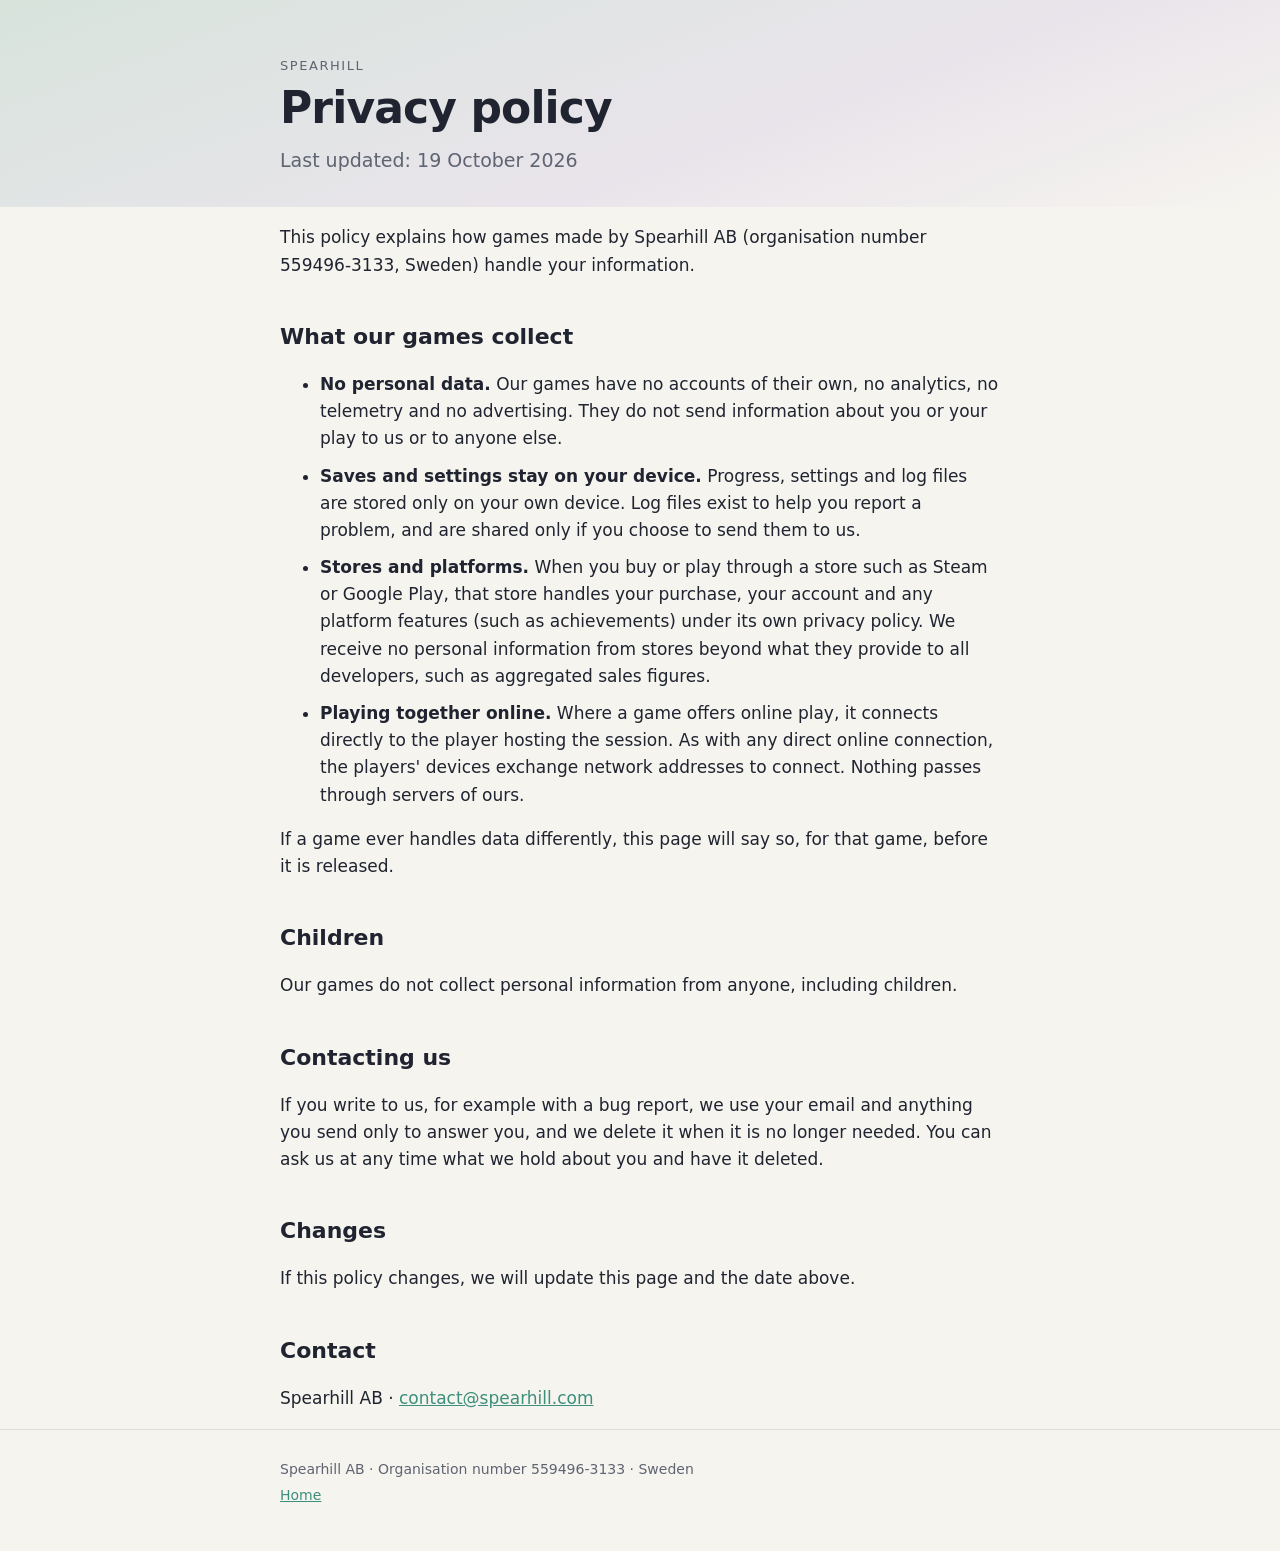
==== privacy.html @ 492a2e7f "Minimal company site: contact and privacy policy Co-Authored-By: Claude Opus 5.5 <noreply@anthropic." ====
<!doctype html>
<html lang="en">
<head>
<meta charset="utf-8">
<meta name="viewport" content="width=device-width, initial-scale=1">
<title>Privacy policy · Spearhill</title>
<meta name="description" content="How Spearhill AB's games handle your data.">
<link rel="stylesheet" href="style.css">
</head>
<body>
<header class="hero small">
  <div class="wrap">
    <p class="kicker"><a href="index.html">Spearhill</a></p>
    <h1>Privacy policy</h1>
    <p class="lede">Last updated: 19 October 2026</p>
  </div>
</header>

<main class="wrap prose">
  <p>This policy explains how games made by Spearhill AB (organisation number 559496-3133, Sweden) handle your information.</p>

  <h2>What our games collect</h2>
  <ul>
    <li><strong>No personal data.</strong> Our games have no accounts of their own, no analytics, no telemetry and no advertising. They do not send information about you or your play to us or to anyone else.</li>
    <li><strong>Saves and settings stay on your device.</strong> Progress, settings and log files are stored only on your own device. Log files exist to help you report a problem, and are shared only if you choose to send them to us.</li>
    <li><strong>Stores and platforms.</strong> When you buy or play through a store such as Steam or Google Play, that store handles your purchase, your account and any platform features (such as achievements) under its own privacy policy. We receive no personal information from stores beyond what they provide to all developers, such as aggregated sales figures.</li>
    <li><strong>Playing together online.</strong> Where a game offers online play, it connects directly to the player hosting the session. As with any direct online connection, the players' devices exchange network addresses to connect. Nothing passes through servers of ours.</li>
  </ul>
  <p>If a game ever handles data differently, this page will say so, for that game, before it is released.</p>

  <h2>Children</h2>
  <p>Our games do not collect personal information from anyone, including children.</p>

  <h2>Contacting us</h2>
  <p>If you write to us, for example with a bug report, we use your email and anything you send only to answer you, and we delete it when it is no longer needed. You can ask us at any time what we hold about you and have it deleted.</p>

  <h2>Changes</h2>
  <p>If this policy changes, we will update this page and the date above.</p>

  <h2>Contact</h2>
  <p>Spearhill AB · <a href="mailto:contact@spearhill.com">contact@spearhill.com</a></p>
</main>

<footer>
  <div class="wrap">
    <p>Spearhill AB · Organisation number 559496-3133 · Sweden</p>
    <p><a href="index.html">Home</a></p>
  </div>
</footer>
</body>
</html>
---- style.css ----
:root{--bg:#f6f4ef;--ink:#1f2430;--muted:#5e6472;--accent:#3c8f7c;--card:#ffffff;--line:#e2ded4}
@media (prefers-color-scheme:dark){:root{--bg:#14171d;--ink:#e9e7e1;--muted:#a3a8b3;--accent:#6cc4ae;--card:#1c2028;--line:#2a2f39}}
*{box-sizing:border-box}
body{margin:0;background:var(--bg);color:var(--ink);font:17px/1.6 system-ui,-apple-system,"Segoe UI",Roboto,sans-serif}
a{color:var(--accent)}
.wrap{max-width:760px;margin:0 auto;padding:0 20px}
.hero{padding:88px 0 56px;background:linear-gradient(160deg,rgba(60,143,124,.16),rgba(120,90,200,.10) 60%,transparent)}
.hero.small{padding:56px 0 32px}
.kicker{margin:0 0 8px;color:var(--muted);text-transform:uppercase;letter-spacing:.12em;font-size:13px}
.kicker a{color:inherit;text-decoration:none}
h1{margin:0;font-size:clamp(40px,8vw,64px);line-height:1.05;letter-spacing:-.02em}
.hero.small h1{font-size:clamp(32px,6vw,44px)}
.lede{margin:14px 0 0;color:var(--muted);font-size:19px;max-width:560px}
main{padding:24px 20px 64px}
h2{margin:40px 0 12px;font-size:22px}
.prose li{margin-bottom:10px}
footer{border-top:1px solid var(--line);padding:24px 0 40px;color:var(--muted);font-size:14px}
footer p{margin:4px 0}
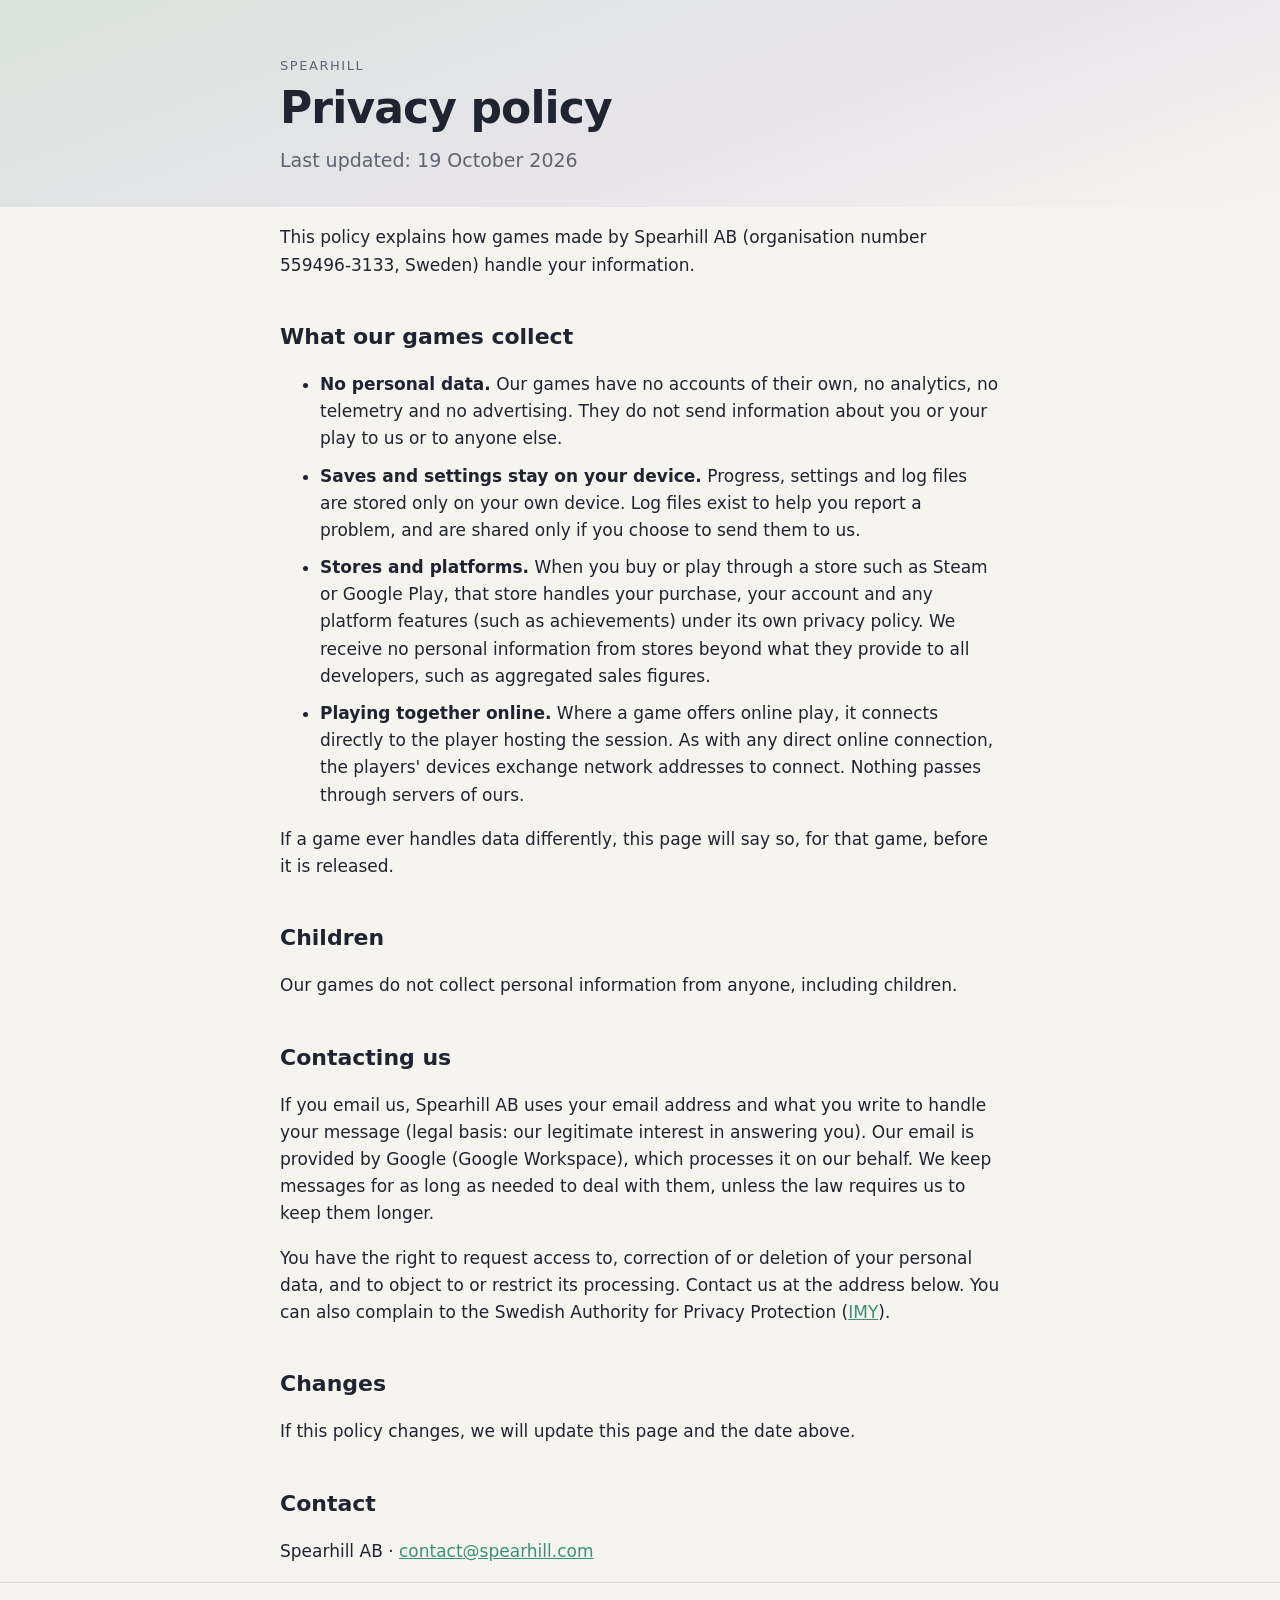
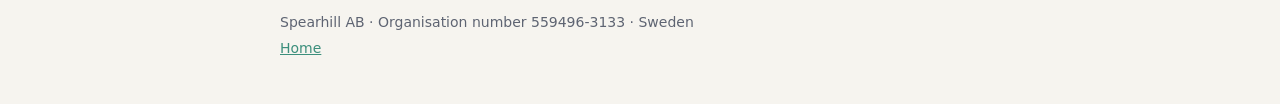
==== commit f5b4521b: "Privacy policy: contacting us states only what the law asks (purpose, basis, Google as email process" ====
--- a/privacy.html
+++ b/privacy.html
@@ -32,7 +32,8 @@
   <p>Our games do not collect personal information from anyone, including children.</p>
 
   <h2>Contacting us</h2>
-  <p>If you write to us, for example with a bug report, we use your email and anything you send only to answer you, and we delete it when it is no longer needed. You can ask us at any time what we hold about you and have it deleted.</p>
+  <p>If you email us, Spearhill AB uses your email address and what you write to handle your message (legal basis: our legitimate interest in answering you). Our email is provided by Google (Google Workspace), which processes it on our behalf. We keep messages for as long as needed to deal with them, unless the law requires us to keep them longer.</p>
+  <p>You have the right to request access to, correction of or deletion of your personal data, and to object to or restrict its processing. Contact us at the address below. You can also complain to the Swedish Authority for Privacy Protection (<a href="https://www.imy.se/en/">IMY</a>).</p>
 
   <h2>Changes</h2>
   <p>If this policy changes, we will update this page and the date above.</p>
--- a/style.css
+++ b/style.css
@@ -16,3 +16,20 @@
 .prose li{margin-bottom:10px}
 footer{border-top:1px solid var(--line);padding:24px 0 40px;color:var(--muted);font-size:14px}
 footer p{margin:4px 0}
+.wide{max-width:1140px;margin:0 auto;padding:32px 20px 0}
+.slideshow{position:relative;aspect-ratio:16/9;border-radius:16px;overflow:hidden;background:#0d1016;box-shadow:0 12px 40px rgba(0,0,0,.45)}
+.slide{position:absolute;inset:0;opacity:0;transition:opacity 1s ease;pointer-events:none}
+.slide.current{opacity:1;pointer-events:auto}
+.slide img{display:block;width:100%;height:100%;object-fit:cover}
+.caption{position:absolute;left:0;right:0;bottom:0;z-index:2;display:flex;gap:14px;align-items:center;justify-content:space-between;padding:14px 20px;background:linear-gradient(transparent,rgba(8,10,14,.82));color:#f2f1ec;font-weight:600}
+.caption .store{flex:none;padding:8px 16px;border-radius:999px;background:var(--accent);color:#fff;text-decoration:none;font-size:15px}
+.caption .store[hidden]{display:none}
+.arrow{position:absolute;top:50%;z-index:3;transform:translateY(-50%);width:46px;height:46px;border:0;border-radius:50%;background:rgba(8,10,14,.45);color:#fff;font-size:30px;line-height:1;cursor:pointer;opacity:0;transition:opacity .2s}
+.slideshow:hover .arrow,.arrow:focus-visible{opacity:1}
+.arrow.prev{left:14px}.arrow.next{right:14px}
+.dots{position:absolute;top:14px;right:16px;z-index:3;display:flex;gap:8px}
+.dots button{width:9px;height:9px;padding:0;border:0;border-radius:50%;background:rgba(255,255,255,.45);cursor:pointer}
+.dots button.on{background:#fff}
+@media (hover:none){.arrow{opacity:.85}}
+@media (max-width:600px){.wide{padding:20px 12px 0}.slideshow{border-radius:12px}.caption{padding:10px 12px;font-size:14px}.caption .store{padding:6px 12px;font-size:13px}.arrow{width:38px;height:38px;font-size:24px}}
+.caption[hidden]{display:none}
